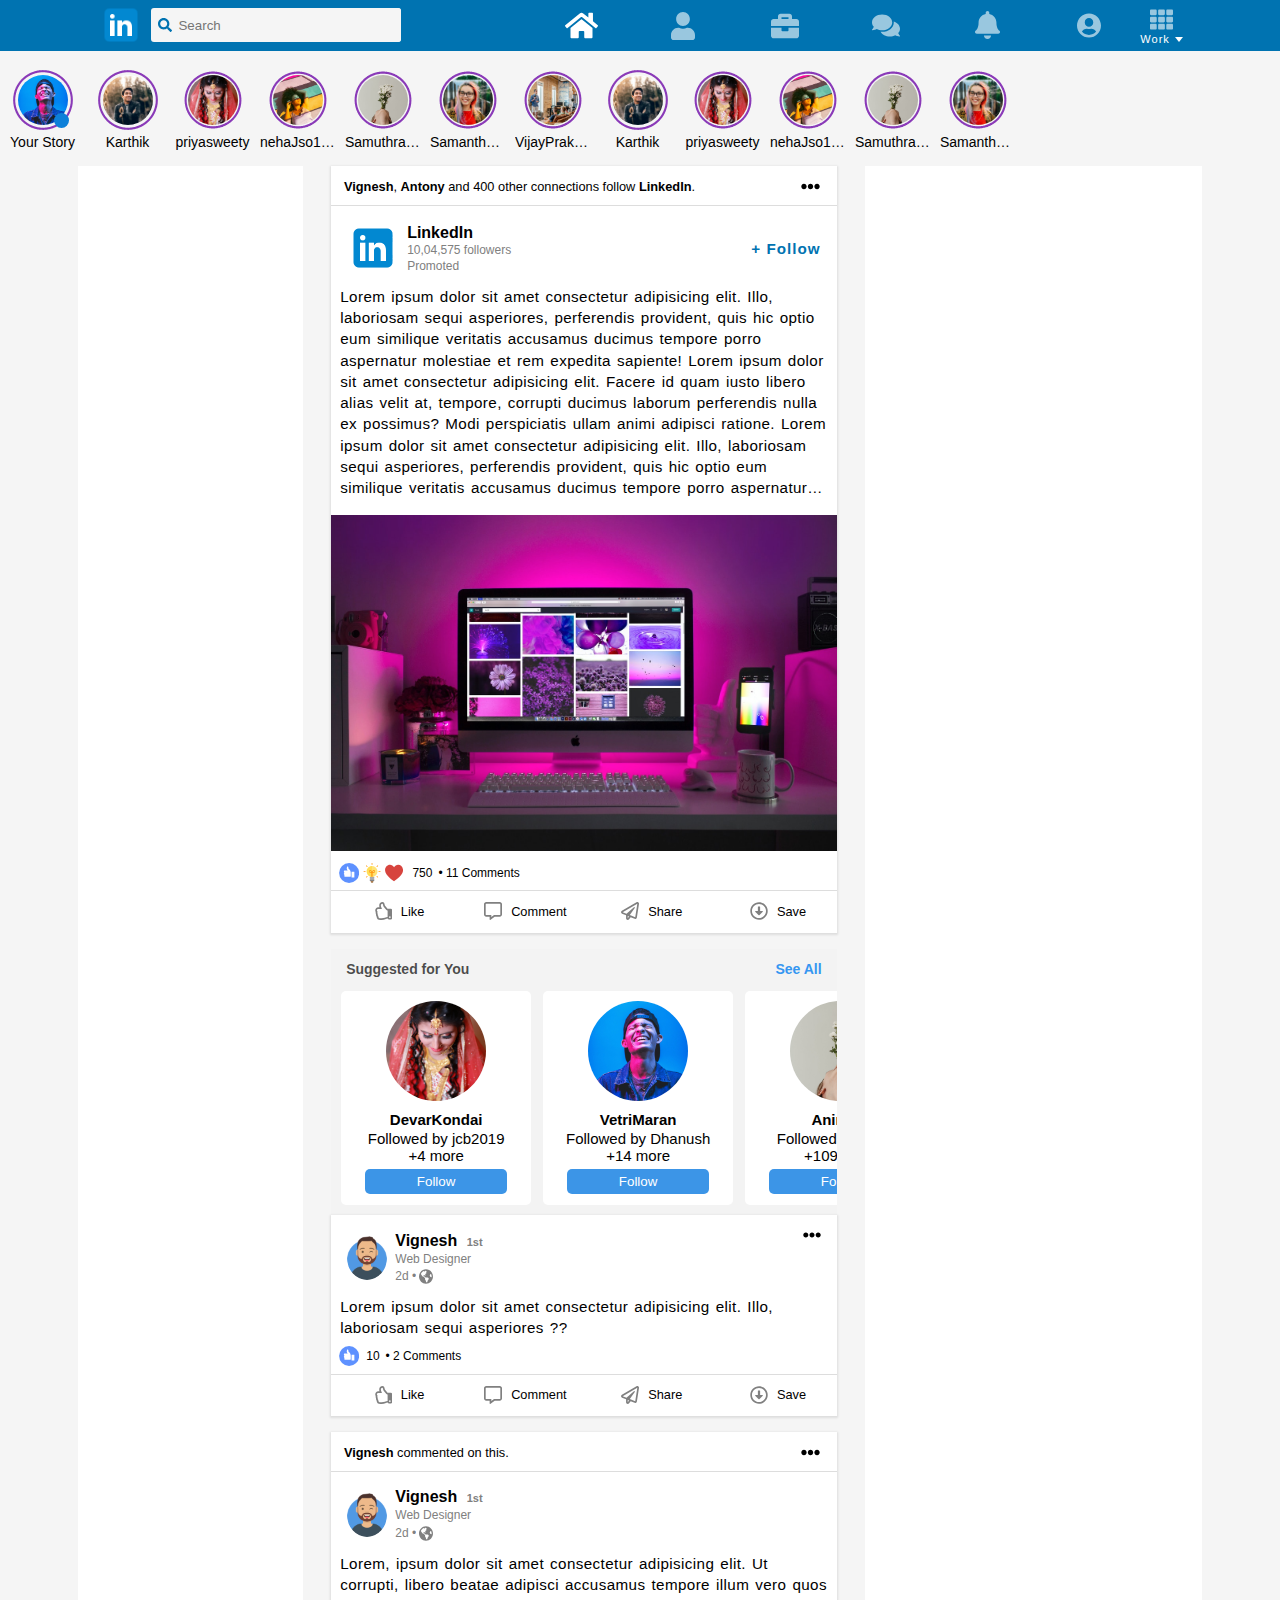
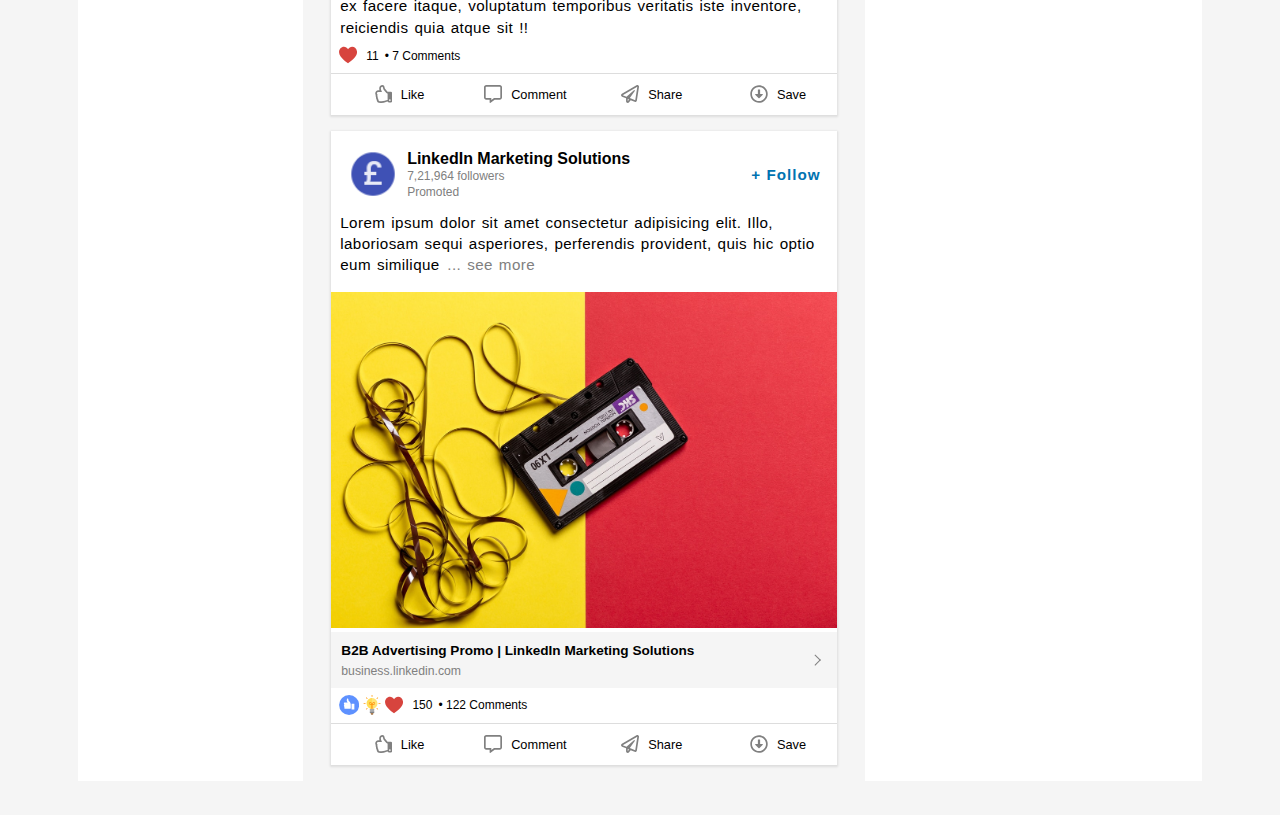
==== addfriends/index.html @ 52af533c "addfriends" ====
<!DOCTYPE html>
<html lang="en">

<head>
    <meta charset="UTF-8">
    <meta name="viewport" content="width=device-width, initial-scale=1.0">
    <title>Home | LinkedIn</title>
    <link rel="stylesheet" href="CSS/style.css">
    <!--icons-->
    <link rel="apple-touch-icon" sizes="57x57" href="https://yaarme.com/media/icons/apple-icon-57x57.png">
    <link rel="apple-touch-icon" sizes="60x60" href="https://yaarme.com/media/icons/apple-icon-60x60.png">
    <link rel="apple-touch-icon" sizes="72x72" href="https://yaarme.com/media/icons/apple-icon-72x72.png">
    <link rel="apple-touch-icon" sizes="76x76" href="https://yaarme.com/media/icons/apple-icon-76x76.png">
    <link rel="apple-touch-icon" sizes="114x114" href="https://yaarme.com/media/icons/apple-icon-114x114.png">
    <link rel="apple-touch-icon" sizes="120x120" href="https://yaarme.com/media/icons/apple-icon-120x120.png">
    <link rel="apple-touch-icon" sizes="144x144" href="https://yaarme.com/media/icons/apple-icon-144x144.png">
    <link rel="apple-touch-icon" sizes="152x152" href="https://yaarme.com/media/icons/apple-icon-152x152.png">
    <link rel="apple-touch-icon" sizes="180x180" href="https://yaarme.com/media/icons/apple-icon-180x180.png">
    <link rel="icon" type="image/png" sizes="192x192" href="https://yaarme.com/media/icons/android-icon-192x192.png">
    <link rel="icon" type="image/png" sizes="32x32" href="https://yaarme.com/media/icons/favicon-32x32.png">
    <link rel="icon" type="image/png" sizes="96x96" href="https://yaarme.com/media/icons/favicon-96x96.png">
    <link rel="icon" type="image/png" sizes="16x16" href="https://yaarme.com/media/icons/favicon-16x16.png">
    <link rel="manifest" href="https://yaarme.com/media/icons/manifest.json">
    <meta name="msapplication-TileColor" content="#0073b1">
    <meta name="msapplication-TileImage" content="https://yaarme.com/media/icons/ms-icon-144x144.png">
    <meta name="theme-color" content="#0073b1">
</head>

<body id="body">
    <div class="sidebar">
        <div class="profile-img-sidebar"> <img class="avatar" src="CSS/Images/avatar.png" alt=""> <img class="moon" src="SVG/moon-solid.svg" alt="">
            <p> Omkar Dabir <br> +91 750 760 1084 </p> <img class="down expand-add-acc" src="SVG/chevron-down-solid.svg" alt=""> <!-- <i class="fas fa-chevron-down arrow expand-add-acc"></i> -->
        </div>
        <div class="all-uls">
            <ul class="add-account">
                <li class=""> <a href="#"> <img src="SVG/plus-solid.svg" alt=""> <span>Add Account</span> </a> </li>
            </ul>
            <hr class="hidden-hr-add-acc">
            <ul>
                <li class=""> <a href="#"> <img src="SVG/user-friends-solid.svg" alt=""> <span>New Group</span> </a> </li>
                <li class=""> <a href="#"> <img src="SVG/lock-solid.svg" alt=""> <span>New Secret Chat</span> </a> </li>
                <li class=""> <a href="#"> <img src="SVG/bullhorn-solid.svg" alt=""> <span>New Channel</span> </a> </li>
                <li class=""> <a href="#"> <img src="SVG/user-solid.svg" alt=""> <span>Contacts</span> </a> </li>
                <li class=""> <a href="#"> <img src="SVG/phone-volume-solid.svg" alt=""> <span>Calls</span> </a> </li>
                <li class=""> <a href="#"> <img src="SVG/bookmark-solid.svg" alt=""> <span>Saved messages</span> </a> </li>
                <li class=""> <a href="#"> <img src="SVG/cog-solid.svg" alt=""> <span>Settings</span> </a> </li>
            </ul>
            <hr>
            <ul>
                <li class=""> <a href="#"> <img src="SVG/user-plus-solid.svg" alt=""> <span>Invite Friends</span> </a> </li>
                <li class=""> <a href="#"> <img src="SVG/question-circle-solid.svg" alt=""> <span>Telegram FAQ</span> </a> </li>
            </ul>
        </div>
    </div>
    <div class="main-navbar-wrap">
        <div class="main-navbar"> <span class="icon"></span>
            <div class="input-wrap"> <span class="icon search-icon"></span> <input type="text" placeholder="Search" class="search-bar" for="search"> </div>
            <ul class="nav-icons"> <span class="icon home-icon active" title="Home"></span> <span class="icon user-icon" title="My Network"></span> <span class="icon suit-icon" title="Jobs"></span> <span class="icon chat-icon" title="Messaging"></span> <span class="icon notify-icon" title="Notifications"></span> <span class="icon me-icon"></span>
                <div class="work-icon"> <span class="icon work"></span> <span class="work-cont">Work</span> </div>
            </ul>
        </div>
    </div>
<!-- story -->

<div class="storieswrapper">

     <div class="story">

                <img src="assets/pic3.jpg" alt="">
                <svg width="72px" height="72px"  viewbox="0 0 100 100">
                   <circle cx="50" cy="50" r="40"/>
               </svg>
           <div class="plusicon"> <i class="fa fa-plus"></i></div>
           <div class="storyname"> Your Story</div>
     </div>

     <div class="story">

                <img style="" src="assets/profile.jpg" alt="">

           <svg width="72px" height="72px"  viewbox="0 0 100 100">
              <circle cx="50" cy="50" r="40"/>
          </svg>
           <div class="storyname"> Karthik</div>
     </div>



     <div class="story">

                <img src="assets/pic2.jpg" alt="">

           <svg viewbox="0 0 100 100" width="72px" height="72px">
              <circle cx="50" cy="50" r="38"/>
          </svg>
           <div class="storyname"> priyasweety</div>
     </div>

     <div class="story">

                <img src="assets/pic1.jpg" alt="">

           <svg viewbox="0 0 100 100" width="72px" height="72px">
              <circle cx="50" cy="50" r="38"/>
          </svg>
           <div class="storyname">nehaJso1278</div>
     </div>


     <div class="story">

                <img src="assets/pic4.jpg" alt="">

           <svg viewbox="0 0 100 100" width="72px" height="72px">
              <circle cx="50" cy="50" r="38"/>
          </svg>
           <div class="storyname">Samuthrakani</div>
     </div>

     <div class="story">

                <img src="assets/girl.jpg" alt="">

           <svg viewbox="0 0 100 100" width="72px" height="72px">
              <circle cx="50" cy="50" r="38"/>
          </svg>
           <div class="storyname">SamanthaRuth</div>
     </div>

     <div class="story">

                <img src="assets/office.jpg" alt="">

           <svg viewbox="0 0 100 100" width="72px" height="72px">
              <circle cx="50" cy="50" r="38"/>
          </svg>
           <div class="storyname"> VijayPrakash</div>
     </div>


     <div class="story">

                <img style="" src="assets/profile.jpg" alt="">

           <svg width="72px" height="72px"  viewbox="0 0 100 100">
              <circle cx="50" cy="50" r="40"/>
          </svg>
           <div class="storyname"> Karthik</div>
     </div>



     <div class="story">

                <img src="assets/pic2.jpg" alt="">

           <svg viewbox="0 0 100 100" width="72px" height="72px">
              <circle cx="50" cy="50" r="38"/>
          </svg>
           <div class="storyname"> priyasweety</div>
     </div>

     <div class="story">

                <img src="assets/pic1.jpg" alt="">

           <svg viewbox="0 0 100 100" width="72px" height="72px">
              <circle cx="50" cy="50" r="38"/>
          </svg>
           <div class="storyname">nehaJso1278</div>
     </div>


     <div class="story">

                <img src="assets/pic4.jpg" alt="">

           <svg viewbox="0 0 100 100" width="72px" height="72px">
              <circle cx="50" cy="50" r="38"/>
          </svg>
           <div class="storyname">Samuthrakani</div>
     </div>

     <div class="story">

                <img src="assets/girl.jpg" alt="">

           <svg viewbox="0 0 100 100" width="72px" height="72px">
              <circle cx="50" cy="50" r="38"/>
          </svg>
           <div class="storyname">SamanthaRuth</div>
     </div>








</div>












<!-- End of story -->

    <div class="container-wrap">
        <div class="container">
            <div class="left-bar"></div>
            <div class="main-content">
                <div class="card">
                    <div class="card-header">
                        <div> <b>Vignesh</b>, <b>Antony</b> and 400 other connections follow <b>LinkedIn</b>. </div> <span class="icon more-icon"></span>
                    </div>
                    <div class="card-main">
                        <div class="follow-conn"> <img src="CSS/Images/main-icon.png" class="follow-icon">
                            <div class="conn-name"> <span><b>LinkedIn</b></span> <span>10,04,575 followers</span> <span>Promoted</span> </div> <button class="follow">+&nbsp;Follow</button>
                        </div>
                        <p class="content select_text"> Lorem ipsum dolor sit amet consectetur adipisicing elit. Illo, laboriosam sequi asperiores, perferendis provident, quis hic optio eum similique veritatis accusamus ducimus tempore porro aspernatur molestiae et rem expedita sapiente! Lorem ipsum dolor sit amet consectetur adipisicing elit. Facere id quam iusto libero alias velit at, tempore, corrupti ducimus laborum perferendis nulla ex possimus? Modi perspiciatis ullam animi adipisci ratione. Lorem ipsum dolor sit amet consectetur adipisicing elit. Illo, laboriosam sequi asperiores, perferendis provident, quis hic optio eum similique veritatis accusamus ducimus tempore porro aspernatur molestiae et rem expedita sapiente! Lorem ipsum dolor sit amet consectetur adipisicing elit. Facere id quam iusto libero alias velit at, tempore, corrupti ducimus laborum perferendis nulla ex possimus? Modi perspiciatis ullam animi adipisci ratione. </p> <img src="CSS/Images/computer.jpg" class="card-image">
                        <div class="vote-section"> <span class="icon like-icon"></span> <span class="icon info-icon"></span> <span class="icon love-icon"></span> <span class="votes">750</span> <span> <span class="dot">•</span> 11 Comments</span> </div>
                        <div class="share-section">
                            <div class="icon-wrap"> <span class="icon like-i"></span> <span>Like</span> </div>
                            <div class="icon-wrap"> <span class="icon comment-icon"></span> <span>Comment</span> </div>
                            <div class="icon-wrap"> <span class="icon share-icon"></span> <span>Share</span> </div>
                            <div class="icon-wrap"> <span class="icon send-icon"></span> <span>Save</span> </div>
                        </div>
                    </div>
                </div>
                <!-- add friend -->

                <div class="addfriendswrapper">
                   <div class="addfriendsheader">
                     <div>Suggested for You</div>
                     <div>See All</div>
                   </div>
                 <div class="friendswrapper">


                          <div class="friendcard">
                                    <img src="assets/pic2.jpg" alt="">
                                    <div class="fc_name">DevarKondai</div>
                                    <div class="fc_folows">Followed by jcb2019</div>
                                    <div class="fc_more">+4 more</div>
                                    <button>Follow</button>
                                    <div class="fc_close"> <i class="fa fa-close"></i></div>
                          </div>

                          <div class="friendcard">
                                    <img src="assets/pic3.jpg" alt="">
                                    <div class="fc_name">VetriMaran</div>
                                    <div class="fc_folows">Followed by Dhanush</div>
                                    <div class="fc_more">+14 more</div>
                                    <button>Follow</button>
                                    <div class="fc_close"> <i class="fa fa-close"></i></div>
                          </div>

                          <div class="friendcard">
                                    <img src="assets/pic4.jpg" alt="">
                                    <div class="fc_name">Anirudh</div>
                                    <div class="fc_folows">Followed by Sunny</div>
                                    <div class="fc_more">+109 more</div>
                                    <button>Follow</button>
                                    <div class="fc_close"> <i class="fa fa-close"></i></div>
                          </div>

                          <div class="friendcard">
                                    <img src="assets/guy1.jpg" alt="">
                                    <div class="fc_name">JasonMamo3</div>
                                    <div class="fc_folows">Followed by rick</div>
                                    <div class="fc_more">+18 more</div>
                                    <button>Follow</button>
                                    <div class="fc_close"> <i class="fa fa-close"></i></div>
                          </div>

                          <div class="friendcard">
                                    <img src="assets/office.jpg" alt="">
                                    <div class="fc_name">VeeraTamizh</div>
                                    <div class="fc_folows">Follows you</div>
                                    <div class="fc_more"></div></br>
                                    <button>Follow back</button>
                                    <div class="fc_close"> <i class="fa fa-close"></i></div>
                          </div>

                          <div class="friendcard">
                                    <img src="assets/pic2.jpg" alt="">
                                    <div class="fc_name">Surya</div>
                                    <div class="fc_folows">Followed by izyb219</div>
                                    <div class="fc_more">+42 more</div>
                                    <button>Follow</button>
                                    <div class="fc_close"> <i class="fa fa-close"></i></div>
                          </div>

                          <div class="friendcard">
                                    <img src="assets/guy1.jpg" alt="">
                                    <div class="fc_name">ShivaJack</div>
                                    <div class="fc_folows">Followed by Charlie</div>
                                    <div class="fc_more">+14 more</div>
                                    <button>Follow</button>
                                    <div class="fc_close"> <i class="fa fa-close"></i></div>
                          </div>

                          <div class="friendcard">
                                    <img src="assets/girl1.jpg" alt="">
                                    <div class="fc_name">Vishi489</div>
                                    <div class="fc_folows">Followed by jcb2019</div>
                                    <div class="fc_more">+2 more</div>
                                    <button>Follow</button>
                                    <div class="fc_close"> <i class="fa fa-close"></i></div>
                          </div>

                          <div class="friendcard">
                                    <img src="assets/pic4.jpg" alt="">
                                    <div class="fc_name">Jenani</div>
                                    <div class="fc_folows">Follows you</div>
                                    <div class="fc_more"></div></br>
                                    <button>Follow back</button>
                                    <div class="fc_close"> <i class="fa fa-close"></i></div>
                          </div>




                 </div>

                </div>



















                <!-- end of add friend -->
                <div class="card">
                    <div class="follow-conn"> <img src="CSS/Images/avatar.png" class="follow-icon users">
                        <div class="conn-name"> <span> <b>Vignesh <small> 1st</small></b> </span> <span>Web Designer</span> <span> <span>2d • </span> <span class="icon globe-icon"></span> </span> </div> <span class="icon more-icon top-corner"></span>
                    </div>
                    <p class="content select_text"> Lorem ipsum dolor sit amet consectetur adipisicing elit. Illo, laboriosam sequi asperiores ?? </p>
                    <div class="vote-section"> <span class="icon like-icon"></span> <span class="votes">10</span> <span> <span class="dot">•</span> 2 Comments</span> </div>
                    <div class="share-section">
                        <div class="icon-wrap"> <span class="icon like-i"></span> <span>Like</span> </div>
                        <div class="icon-wrap"> <span class="icon comment-icon"></span> <span>Comment</span> </div>
                        <div class="icon-wrap"> <span class="icon share-icon"></span> <span>Share</span> </div>
                        <div class="icon-wrap"> <span class="icon send-icon"></span> <span>Save</span> </div>
                    </div>
                </div>
                <div class="card">
                    <div class="card-header">
                        <div> <b>Vignesh</b> commented on this. </div> <span class="icon more-icon"></span>
                    </div>
                    <div class="follow-conn"> <img src="CSS/Images/avatar.png" class="follow-icon users">
                        <div class="conn-name"> <span> <b>Vignesh <small> 1st</small></b> </span> <span>Web Designer</span> <span> <span>2d • </span> <span class="icon globe-icon"></span> </span> </div>
                    </div>
                    <p class="content select_text"> Lorem, ipsum dolor sit amet consectetur adipisicing elit. Ut corrupti, libero beatae adipisci accusamus tempore illum vero quos ex facere itaque, voluptatum temporibus veritatis iste inventore, reiciendis quia atque sit !! </p>
                    <div class="vote-section"> <span class="icon love-icon"></span> <span class="votes">11</span> <span> <span class="dot">•</span> 7 Comments</span> </div>
                    <div class="share-section">
                        <div class="icon-wrap"> <span class="icon like-i"></span> <span>Like</span> </div>
                        <div class="icon-wrap"> <span class="icon comment-icon"></span> <span>Comment</span> </div>
                        <div class="icon-wrap"> <span class="icon share-icon"></span> <span>Share</span> </div>
                        <div class="icon-wrap"> <span class="icon send-icon"></span> <span>Save</span> </div>
                    </div>
                </div>
                <div class="card">
                    <div class="card-main">
                        <div class="follow-conn"> <img src="CSS/Images/market.png" class="follow-icon">
                            <div class="conn-name"> <span><b>LinkedIn Marketing Solutions</b></span> <span>7,21,964 followers</span> <span>Promoted</span> </div> <button class="follow">+&nbsp;Follow</button>
                        </div>
                        <p class="content select_text"> Lorem ipsum dolor sit amet consectetur adipisicing elit. Illo, laboriosam sequi asperiores, perferendis provident, quis hic optio eum similique<span class="more" style="display: none;">veritatis accusamus ducimus tempore porro aspernatur molestiae et rem expedita sapiente! Lorem ipsum dolor sit amet consectetur adipisicing elit. Facere id quam iusto libero alias velit at, tempore, corrupti ducimus laborum perferendis nulla ex possimus? Modi perspiciatis ullam animi adipisci ratione.</span><span class="see-more">... see more</span> </p> <img src="CSS/Images/sample1.jpg" class="card-image"> <a href="" class="website-link">
                            <div class="web-content"> <b>B2B Advertising Promo | LinkedIn Marketing Solutions</b> <span>business.linkedin.com</span> </div> <span class="view-arrow"></span>
                        </a>
                        <div class="vote-section"> <span class="icon like-icon"></span> <span class="icon info-icon"></span> <span class="icon love-icon"></span> <span class="votes">150</span> <span> <span class="dot">•</span> 122 Comments</span> </div>
                        <div class="share-section">
                            <div class="icon-wrap"> <span class="icon like-i"></span> <span>Like</span> </div>
                            <div class="icon-wrap"> <span class="icon comment-icon"></span> <span>Comment</span> </div>
                            <div class="icon-wrap"> <span class="icon share-icon"></span> <span>Share</span> </div>
                            <div class="icon-wrap"> <span class="icon send-icon"></span> <span>Save</span> </div>
                        </div>
                    </div>
                </div>
            </div>
            <div class="right-bar"></div>
        </div><br>
    </div>
    <div class="mobile-header"> <span class="icon me-icon"></span>
        <div class="input-wrap"> <span class="icon search-icon"></span> <input type="text" placeholder="Search" class="search-bar"> <span class="icon qrcode-icon"></span> </div> <span class="icon chat-icon"></span>
    </div>
    <div class="mobile-nav-bar">
        <ul class="nav-icons"> <span class="icon home-icon active-icon" title="Home"></span> <span class="icon user-icon" title="My Network"></span> <span class="icon add-icon" title="Add Post"></span> <span class="icon suit-icon" title="Jobs"></span> <span class="icon notify-icon" title="Notifications"></span> </ul>
    </div>
    <script src="JS/main.js?v=1"></script>
</body>

</html>
---- addfriends/CSS/style.css ----
@font-face{
    src: url("../Lato/Lato-Regular.ttf");
    font-family: myFont;
}
@font-face{
    src: url("../Lato/Lato-Bold.ttf");
    font-family: myFont;
    font-weight: bold;
}

.main-navbar-wrap,
.container-wrap,
.mobile-header,
.mobile-nav-bar,
.main-navbar-wrap *,
.container-wrap *,
.mobile-header *,
.mobile-nav-bar *{

    padding: 0;
    margin: 0;

}


*{
   font-family: -apple-system, BlinkMacSystemFont, 'Segoe UI', Roboto, Oxygen, Ubuntu, Cantarell, 'Open Sans', 'Helvetica Neue', sans-serif;
    outline: none;
    box-sizing: border-box;
    text-decoration: none;
    -webkit-tap-highlight-color: transparent;
    -webkit-touch-callout: none; /* iOS Safari */
    -webkit-user-select: none; /* Safari */
     -khtml-user-select: none; /* Konqueror HTML */
       -moz-user-select: none; /* Old versions of Firefox */
        -ms-user-select: none; /* Internet Explorer/Edge */
            user-select: none; /* Non-prefixed version, currently
                                  supported by Chrome, Edge, Opera and Firefox */

}


body{
    background-color: whitesmoke;
    padding: 0;
    margin: 0;
    border:0;
}
.select_text{
    -webkit-touch-callout: text; /* iOS Safari */
    -webkit-user-select: text; /* Safari */
     -khtml-user-select: text; /* Konqueror HTML */
       -moz-user-select: text; /* Old versions of Firefox */
        -ms-user-select: text; /* Internet Explorer/Edge */
            user-select: text; /* Non-prefixed version, currently
                                  supported by Chrome, Edge, Opera and Firefox */
}
.main-navbar-wrap{
    background-color: #0073b1;
    font-size: 1.15em;
    position: fixed;
    top: 00;
    left: 0;
    width: 100%;
    z-index: 3;
}
.main-navbar{
    width: 75%;
    margin: auto;
    display: flex;
    justify-content: space-between;
    align-items: center;
}
.icon{
    width: 2.75em;
    height: 2.75em;
    background-size: 2.4em;
    background-position: center;
    background-repeat: no-repeat;
    background-image: url("Images/main-icon.png");
    cursor: pointer;
    display: block;
}
.input-wrap{
    display: flex;
    justify-content: space-between;
    align-items: center;
    border-radius: 3px;
    background-color: whitesmoke;
    margin-left: 0.25em;
    width: 23%;
    margin-right: auto;
}
.search-bar{
    padding: 0.7em;
    padding-left: 0em;
    border: none;
    border-radius: 3px;
    background-color: whitesmoke;
    width: 90%;
}
.search-icon{
    width: 1.5em;
    height: 1.5em;
    background-image: url("../SVG/search-solid.svg");
    background-size: 0.75em;
}
.nav-icons{
    display: flex;
    align-items: center;
    width: 60%;
}
.nav-icons .icon{
    width: 20%;
    opacity: 0.6;
       width:44px;
       margin:auto;
}
.nav-icons .icon:active{
    border-radius:50%;

    background-color: rgba(0, 0, 0, 0.39);

}
.home-icon{
    background-image: url("../SVG/home-solid.svg");
    filter: invert(1);
    background-size: 1.8em;


}
.user-icon{
    background-image: url("../SVG/user-solid.svg");
    filter: invert(1);
    background-size: 1.31em;
}
.suit-icon{
    background-image: url("../SVG/briefcase-solid.svg");
    filter: invert(1);
    background-size: 1.5em;
}
.chat-icon{
    background-image: url("../SVG/comments-solid.svg");
    filter: invert(1);
    background-size: 1.5em;
}
.notify-icon{
    background-image: url("../SVG/bell-solid.svg");
    filter: invert(1);
    background-size: 1.35em;
}
.me-icon{
    background-image: url("../SVG/user-circle-solid.svg");
    filter: invert(1);
    background-size: 1.3em;
}
.menu-icon{
    background-image: url("../SVG/bars-solid.svg");
    background-size: 1.1em;
    filter: invert(1);
}
.add-icon{
    background-image: url("../SVG/plus-solid.svg");
    background-size: 1.42em;
}
.active{
    border-bottom-color: black !important;
    opacity: 1 !important;
}
.active-icon{

    opacity: 0.51 !important;

}
.work-icon{
    display: flex;
    justify-content: center;
    align-items: center;
    flex-direction: column;
    cursor: pointer;
}
.work{
    height: 1.5em;
    height: 1.5em;
    background-image: url("../SVG/th-solid.svg");
    filter: invert(1);
    background-size: 1.25em;
}
.work-cont{
    font-size: 0.6em;
    color: white;
    letter-spacing: 1px;
    display: flex;
    justify-content: space-between;
    align-items: center;
}
.work-cont::after{
    content: '';
    border-left: 4.5px solid transparent;
    border-right: 4.5px solid transparent;
    border-top: 5px solid white;
    margin-left: 0.5em;
}

.mobile-header{
    display: none;
    background-color: #0073b1;
    position: fixed;
    top: 0;
    left: 0;
    width: 100%;
    padding: 0.25em 0em;
    justify-content: space-between;
    align-items: center;
     transition: all 0.3s;
}
.mobile-header .input-wrap{
    flex: 1;
}
.mobile-header .search-bar{
    width: 95%;
    padding: 0.5em;
    font-size: 0.9em;
}
.qrcode-icon{
    width: 1.5em;
    height: 1.5em;
    background-size: 1.1em;
    margin-right: 0.35em;
    background-image: url("../SVG/qrcode-solid.svg");
}

.mobile-nav-bar{
    display: none;
    background-color: white;
    position: fixed;
    bottom: 0;
    left: 0;
   box-shadow: 0px -1px 2px 0px #b3b3b366;
    width: 100%;
    padding:5px 0;
}
.mobile-nav-bar .nav-icons{
    width: 100%;
}
.mobile-nav-bar .home-icon,
.mobile-nav-bar .user-icon{
    filter: unset;
}
.mobile-nav-bar .suit-icon,
.mobile-nav-bar .notify-icon{
    filter: invert(0);
}

/* story */



.storieswrapper {
	white-space: nowrap;
	height: 100px;
	overflow-x: scroll;
	-ms-overflow-style: none;
	scrollbar-width: none;
	display: flex;
  margin-top:50px;
}

.storieswrapper::-webkit-scrollbar {
	display: none
}

.storieswrapper .story {
	position: relative;
	height: 100%;
	width: 75px;
	margin: 0px 5px;
	display: flex;
	flex-direction: column;
	align-items: center;
	justify-content: center;
	font-family: arial
}

.storieswrapper .story img {
	width: 50px;
	height: 50px;
	object-fit: cover;
	border-radius: 50%;
	position: absolute;
	top: 50%;
	left: 50%;
	transform: translate(-50%, -50%)
}

.storieswrapper .story .plusicon {
	position: absolute;
	bottom: 22px;
	right: 11px;
	width: 15px;
	height: 15px;
	z-index: 4;
	font-size: 10px;
	border-radius: 50%;
	background: #0d80d9;
	color: white;
	display: flex;
	justify-content: center;
	align-items: center
}

.storieswrapper .story .storyname {
	position: absolute;
	bottom: 0px;
	left: 0px;
	padding: 5px 0px 0px 0px;
	width: 100%;
	text-align: center;
	font-size: 14px;
	overflow: hidden;
	white-space: nowrap;
	text-overflow: ellipsis
}

.storieswrapper .story svg {
	fill: none;
	stroke: #8a3ab8;
	stroke-width: 3px;
	stroke-dasharray: 1;
	stroke-dashoffset: 0;
	stroke-linecap: round
}

.story:nth-child(2) svg {
	animation: loading 4500ms ease-in-out infinite alternate
}
.addfriendswrapper {
	background: #f3f3f3
}

.addfriendswrapper .addfriendsheader {
	display: flex;
	align-items: center;
	justify-content: space-between;
	height: 20px;
	width: 100%;
	font-family: arial;
	padding: 20px 15px 12px 15px;
	font-weight: 600;
	font-size: 14px;
	color: rgba(0, 0, 0, 0.7)
}

.addfriendswrapper .addfriendsheader div:last-child {
	color: #3596f1
}

.addfriendswrapper .friendswrapper {
	white-space: nowrap;
	height: 234px;
	padding: 10px;
	overflow-x: scroll;
	-ms-overflow-style: none;
	scrollbar-width: none;
	display: flex
}

.addfriendswrapper .friendswrapper::-webkit-scrollbar {
	display: none
}

.addfriendswrapper .friendswrapper .friendcard {
	position: relative;
	background: white;
	border-radius: 5px;
	min-width: 190px;
	min-height: 210px;
	display: flex;
	flex-direction: column;
	margin: 0px 12px 0px 0px;
	align-items: center;
	font-family: arial;
	font-size: 15px
}

.addfriendswrapper .friendswrapper .friendcard img {
	margin: 10px 0px;
	border-radius: 50%;
	width: 100px;
	height: 100px;
	object-fit: cover
}

.addfriendswrapper .friendswrapper .friendcard .fc_name {
	font-weight: 700
}

.addfriendswrapper .friendswrapper .friendcard .fc_folows {
	width: 80%;
	margin-top: 2px;
	text-align: center;
	overflow-x: hidden;
	text-overflow: ellipsis;
	word-wrap: nowrap
}

.addfriendswrapper .friendswrapper .friendcard .fc_more {
	text-align: center;
	margin: 0px 0px 5px 0px
}

.addfriendswrapper .friendswrapper .friendcard button {
	font-family: arial;
	outline: none;
	width: 75%;
	border-radius: 5px;
	border: none;
	padding: 5px;
	background: #3c95e7;
	color: white
}

.addfriendswrapper .friendswrapper .friendcard .fc_close {
	position: absolute;
	color: #ccc;
	top: 5px;
	right: 5px
}







@keyframes loading {
	100% {
		stroke: #cd476b;
		stroke-dasharray: 10;
		transform: rotate(200deg)
	}
}




/* end of story */
.container-wrap{
    padding: 1em;
    width: 100%;
}
.container{
    width: 75%;
    display: flex;
    justify-content: space-between;
    margin: auto;
    /*margin-top: 3.5em; */
}
.left-bar{
    width: 20%;
    padding: 1em;
    background-color: white;
}
.main-content{
    width: 45%;
}
.right-bar{
    width: 30%;
    padding: 1em;
    background-color: white;
}
.card{
    background-color: white;
   padding:1px 0;
    box-shadow: 0px 1px 2px 1px #ddd;
    margin-bottom: 1em;
    position: relative;
}
.card-header{
    padding: 0.5em 1em;
    display: flex;
    justify-content: space-between;
    align-items: center;
    font-size: 0.8em;
    border-bottom: 1px solid #ddd;
}
.more-icon{
    width: 2em;
    height: 2em;
    background-image: url("../SVG/ellipsis-h-solid.svg");
    /* transform: rotate(90deg); */
    background-size: 1.5em;
    border-radius: 50%;
}
.more-icon:hover{
    background-color: #dddddd;
}
.follow-conn{
    display: flex;
    justify-content: space-between;
    align-items: center;
    padding: 0em 1em;
    margin-top: 1em;
}
.follow-icon{
    width: 3.25em;
    height: 3.25em;
    border-radius: 50%;
}
.users{
    width: 2.75em;
    height: 2.75em;
}
.top-corner{
    position: absolute;
    top: 0.25em;
    right: 0.5em;
    background-size: 1.15em;
}
.conn-name{
    display: flex;
    flex-direction: column;
    margin-left: 0.5em;
    margin-right: auto;
    font-size: 1em;
    width: 100%;
}
.conn-name span b, .conn-name span{
     overflow: hidden;
   text-overflow: ellipsis;
   display: -webkit-box;
   -webkit-line-clamp: 1; /* number of lines to show */
   -webkit-box-orient: vertical;
}
.conn-name span b small{
   font-size: 11px;
    color: grey;
    padding: 0 5px
}
.conn-name span:nth-child(2),
.conn-name span:nth-child(3){
    font-size: 0.75em;
    margin-top: 0.15em;
    color: gray;
    max-width: 60%
}
.conn-name span:nth-child(3){
    display: flex;
    justify-content: flex-start;
    align-items: center;
}
.conn-name span:nth-child(3) .icon{
    font-size: 0.5em;
    margin-left: 0.25em;
}
.globe-icon{
    background-image: url("../SVG/globe-americas-solid.svg");
    filter: invert(0.5);
}
.follow{
    padding: 0;
    background-color: white;
    font-size: 0.95em;
    border: none;
    color: #0073b1;
    letter-spacing: 1px;
    font-weight: bold;
    transition: 0.3s;
    border-radius: 3px;
    cursor: pointer;
}
.follow:hover{
    background-color: #f1faff;
}
.content{
    font-size: 0.95em;
    margin-top: 0.75em;
    padding: 0em 0.6em;
    line-height:140%;
    word-spacing:1.4px;
    letter-spacing:0.4px;
    overflow: hidden;
    text-overflow: ellipsis;
    display: -webkit-box;
    -webkit-line-clamp: 10;
    -webkit-box-orient: vertical;

}
.content:hover{
    -webkit-line-clamp: unset;
}
.see-more{
    color: gray;
    padding-left: 0.5em;
    cursor: pointer;
}
.see-more:hover{
    text-decoration: underline;
}
.card-image{
    margin-top: 1em;
    width: 100%;
}
.website-link{
    display: flex;
    justify-content: space-between;
    align-items: center;
    padding: 0.75em;
    color: black;
    font-size: 0.85em;
    background-color: whitesmoke;
}
.web-content{
    display: flex;
    flex-direction: column;
}
.web-content span{
    margin-top: 0.5em;
    font-size: 0.9em;
    color: gray;
}
.view-arrow{
    display: block;
    width: 0.6em;
    height: 0.6em;
    border-top: 1.5px solid gray;
    border-left: 1.5px solid gray;
    transform: rotate(135deg);
    margin-right: 0.5em;
}
.vote-section{
    display: flex;
    justify-content: flex-start;
    align-items: center;
    padding: 0.5em;
    font-size: 0.75em;
    border-bottom: 1px solid #ddd;
}
.vote-section .icon{
    font-size: 0.7em;
}
.like-icon{
    background-image: url("../SVG/facebook-like.svg");
    transform: scaleX(-1);
}
.info-icon{
    background-image: url("../SVG/bulb.svg");
}
.love-icon{
    background-image: url("../SVG/heart.svg");
    transform: scaleX(0.9);
}
.votes{
    padding: 0 0.5em;
}
.share-section{
    padding:0 ;
    display: flex;
    align-items: center;
    justify-content: flex-start;
}
.icon-wrap{
    display: flex;
    justify-content: center;
    align-items: center;
    font-size: 0.8em;
    padding: 0.75em 0;
    transition: 0.2s;
    cursor: pointer;
    width: 25%;
    border-radius:10px;

}
.icon-wrap:active{
    background-color:rgba(0, 0, 0, 0.13);;
}


.icon-wrap .icon{
    font-size: 0.6em;
    margin: 0 1em;
}
.like-i{
    background-image: url("../SVG/thumbs-up-regular.svg");
    filter: invert(0.5);
    transform: scaleX(-1);
}
.comment-icon{
    background-image: url("../SVG/comment-alt-regular.svg");
    filter: invert(0.5);

}
.share-icon{
    background-image: url("../SVG/paper-plane-regular.svg");
    filter: invert(0.5);

}
.send-icon{
    background-image: url("../SVG/arrow-alt-circle-down-regular.svg");
    filter: invert(0.5);

}

/* Sidebar styling */


/* Sidebar */

/* .sidebar, .sidebar * {
    margin: unset;
    padding: unset;
} */

.sidebar{
    display: none;
    position: fixed;
    width: 80%;
    max-width:320px;
    height: 100%;
    overflow-y: scroll;
    scrollbar-width: none;
    left: -100%;
    top: 0;
    z-index: 50000;
    background-color: rgb(255, 255, 255);
    transition: all 0.3s;

}

.sidebar::-webkit-scrollbar {
    display: none;
  }

.filtered{
    filter: brightness(1);
}

.sidebar ul li span{
     color: rgba(36, 35, 35, 0.89);
}
.sidebar ul li {

    list-style: none;
    margin-left:  0 !important;
    font-size: 16px;
    display: flex;
    font-weight: 600;
    cursor: pointer;
    transition: all 0.35s;


}

.sidebar ul li:hover{
    color: rgb(22, 21, 21);
    /* font-weight: 600; */

background-color: gainsboro;
}

.sidebar ul li:hover img    {
    color: rgb(48, 47, 47);
    filter: invert(0.2);


}

.sidebar ul {
    padding-left: 0 !important;
}

.sidebar ul li img{
    margin-right: 25px !important;
    margin-left: 25px !important;
    color: grey;
    filter: invert(0.4);

    height: 22px;
}

.sidebar ul li a{
    display: grid;
    grid-template-columns: 2fr 5fr;
    height: 100%;
    width: 100%;
    padding: 10px 20px 15px 0 !important;

}

.sidebar hr{
    width: 95%;
    border: 0;
    border-top: 1px solid #c7c7c7;
}


.profile-img-sidebar{
    background-color: #0073b1;
    padding: 15px 15px 5px 15px !important;
    margin-bottom: 20px !important;
    display: grid;
    position: absolute;
    z-index: 5000;
    grid-template-columns: 6fr 1fr;
}

.profile-img-sidebar .moon{
    margin: 10px !important;
    color: white;
    filter: invert(1);

    /* background-color: white; */
    fill: currentColor;
    cursor: pointer;
    /* height: -moz-fit-content; */
    width: 20px;
    transition: all 0.3s;

}

.profile-img-sidebar .down{
margin: auto;
}



.profile-img-sidebar .down:hover{
    /* color: thistle; */
    filter: invert(0.8);


}

.moon:hover{
    transform: rotate(-45deg);
    filter: invert(0.8);
}

.down:hover{
    filter: invert(0.8);
}

.profile-img-sidebar .down{
    /* margin: 15px !important; */
    /* margin-top: 25px !important; */
    color: white;
    filter: invert(1);
    cursor: pointer;
    /* height: fit-content; */
    /* height: -moz-fit-content; */
    transition: all 0.3s;
}

.rotate-arrow{
    /* display: inline-block; */
    -moz-transform: rotate(180deg);
    transform: rotate(180deg);
}



.profile-img-sidebar img{
    width: 30%;
    cursor: pointer;
    transition: all 0.2s;

}

.profile-img-sidebar .avatar:hover{
transform: scale(1.1);
}

.profile-img-sidebar p{
    color: white;
    cursor: pointer;

    font-size: 17px;
    line-height: 25px;
}

.add-account{
    /* position: relative;
    z-index: -50;
    transform: translateY(-150px); */
    /* display: flex; */
    transition: all 0.1s;
    /* display: none; */
    width: 100%;
}

.add-account:hover{
background-color:gainsboro ;
}



.hidden-hr-add-acc{
    /* display: none; */
}

.all-uls{
    transition: transform 0.3s;
    transform: translateY(95px);
    -moz-transform: translateY(95px);
}

.show-add-acc{
    /* display: flex; */
    transform: translateY(180px);
    -moz-transform: translateY(180px);
}


@media only screen and (max-width:1300px){
    .main-navbar{
        width: 85%;
    }
    .container{
        width: 90%;
    }
}
@media only screen and (max-width:1150px){
    .main-navbar{
        width: 95%;
    }
    .container{
        width: 95%;
    }
}
@media only screen and (max-width:1000px){
    .main-navbar{
        width: 100%;
        font-size: 0.95em;
    }
    .container{
        width: 100%;
    }
    .left-bar{
        display: none;
    }
    .main-content{
        width: 67%;
    }
}
@media only screen and (max-width:900px){
    .right-bar{
        display: none;
    }
    .container{
        justify-content: center;
    }

    .input-wrap{
        width: 30%;
    }
    .main-content{
        width: 75%;
    }
}
@media only screen and (max-width:750px){
    .main-content{
        width: 85%;
    }
}
@media only screen and (max-width:650px){
    .container-wrap{
        padding: 0;
    }
    .container{
        margin-top: 1em;
        margin-bottom: 1.5em;
    }
    .mobile-header .chat-icon{
        margin: 0 0.25em;
    }
    .main-content{
        width: 100%;
    }
    .me-icon{
    background-image: url("../SVG/bars-solid.svg");

    }
    .main-navbar-wrap{
        display: none;
    }
    .mobile-header{
        display: flex;
    }
    .mobile-nav-bar{
        display: block;
        background-color: #f4f4f4;
        transition: all 0.3s;
    }
    .mobile-header .search-icon{
        background-size: 1em;
        margin-left: 0.3em;
    }
    .share-section{
        justify-content: space-between;
        padding: 0;
        font-size: 0.95em;
    }
    .vote-section span:last-of-type{
        margin-left: auto;
        margin-right: 0.75em;
    }
    .dot{
        display: none;
    }
    .icon-wrap{
        justify-content: center;

        padding:  0.65em 0 0.75em 0;

        margin: 0;
        flex: 1;
    }

    .filtered{
        filter: brightness(0.2);
    }


    .sidebar {
        display: block;
    }

}
@media only screen and (max-width:500px){
    .container{
        font-size: 0.95em;
    }
    .card {
    margin-bottom: 0.6em;
   box-shadow: -1px 20px 0px 0px #dddddd61;
}
}
@media only screen and (max-width:360px){
    .icon-wrap span{
       display:none;
    } .icon-wrap .icon{
       display:block;
    }
}
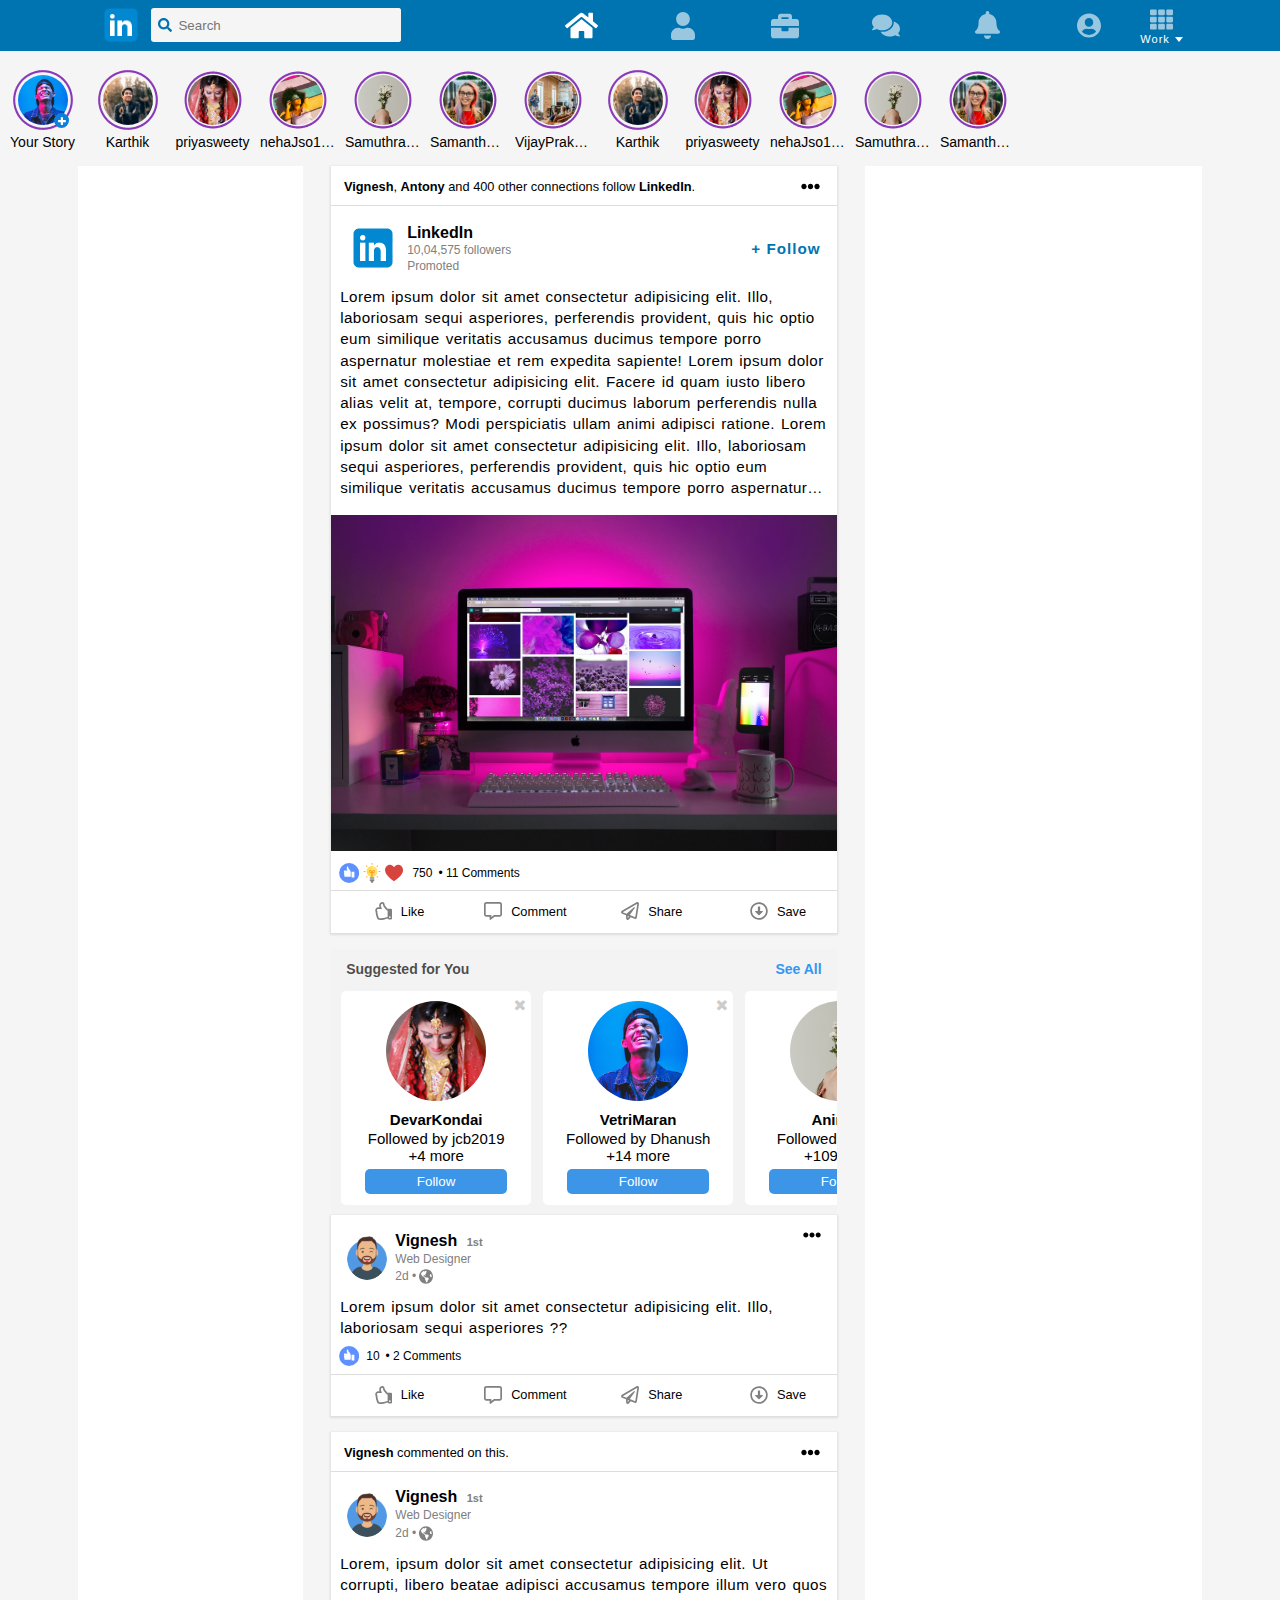
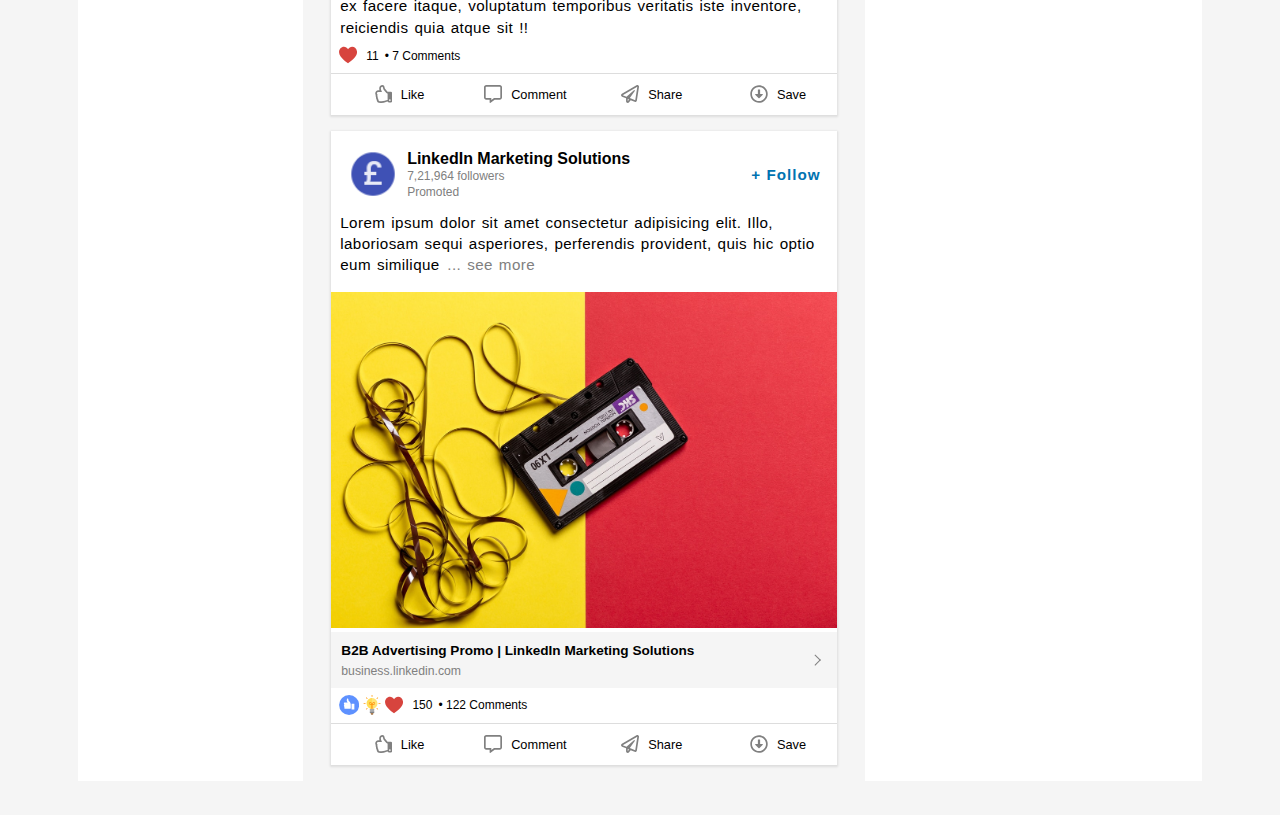
==== commit 38303e8a: "Update index.html" ====
--- a/addfriends/index.html
+++ b/addfriends/index.html
@@ -6,6 +6,7 @@
     <meta name="viewport" content="width=device-width, initial-scale=1.0">
     <title>Home | LinkedIn</title>
     <link rel="stylesheet" href="CSS/style.css">
+	<link rel="stylesheet" href="https://cdnjs.cloudflare.com/ajax/libs/font-awesome/4.7.0/css/font-awesome.min.css">
     <!--icons-->
     <link rel="apple-touch-icon" sizes="57x57" href="https://yaarme.com/media/icons/apple-icon-57x57.png">
     <link rel="apple-touch-icon" sizes="60x60" href="https://yaarme.com/media/icons/apple-icon-60x60.png">
